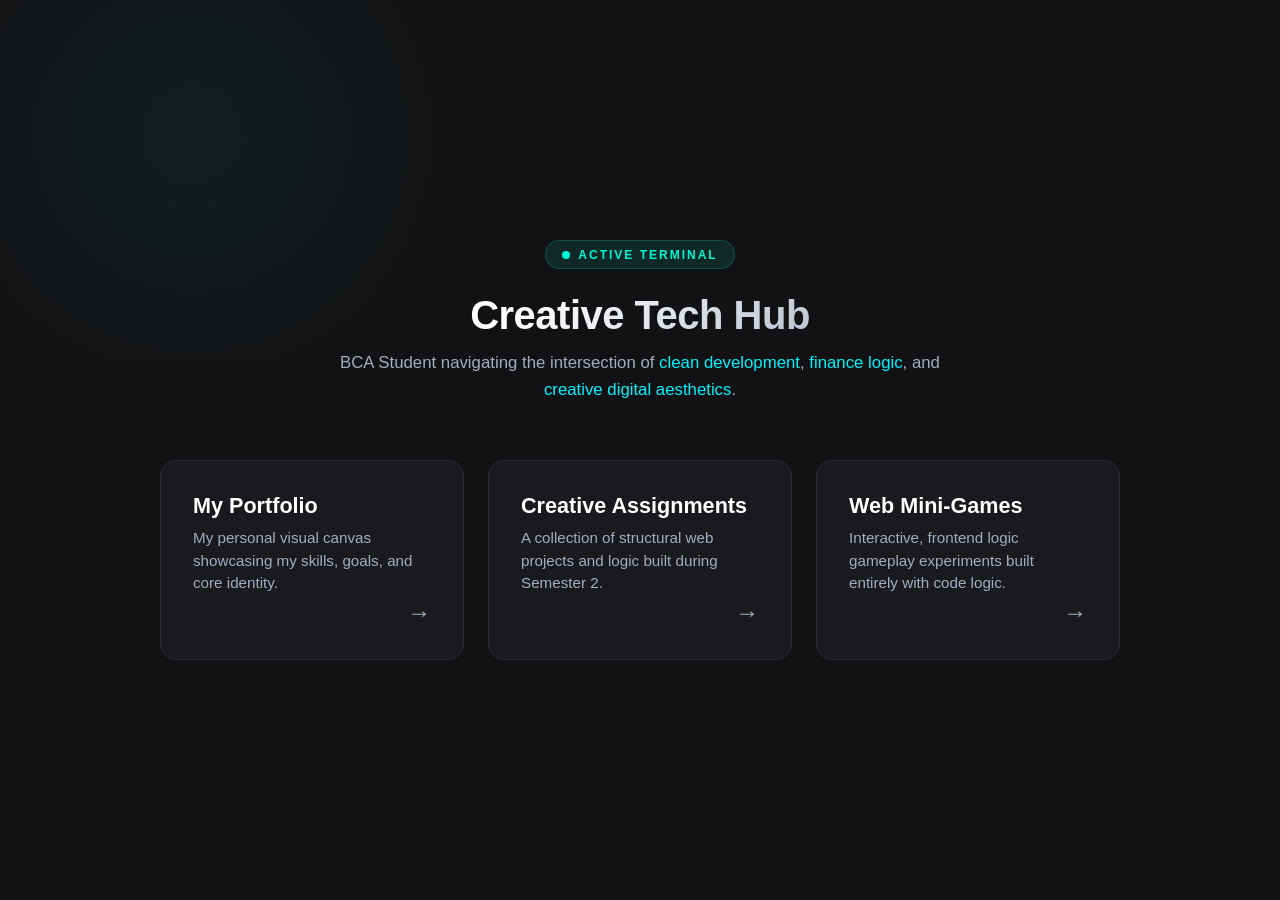
==== index.html @ d10d49d7 "index.html" ====
<!DOCTYPE html>
<html lang="en">
<head>
    <meta charset="UTF-8">
    <meta name="viewport" content="width=device-width, initial-scale=1.0">
    <title>Creative & Tech Hub</title>
    <style>
        /* Base Reset & Variables */
        * {
            margin: 0;
            padding: 0;
            box-sizing: border-box;
            font-family: 'Segoe UI', -apple-system, BlinkMacSystemFont, Roboto, sans-serif;
        }

        :root {
            --bg-color: #121214;
            --card-bg: #1a1a1e;
            --accent-cyan: #00f2fe;
            --accent-mint: #00f5d4;
            --text-main: #ffffff;
            --text-muted: #a0aec0;
            --border-color: #2d2d34;
        }

        body {
            background-color: var(--bg-color);
            color: var(--text-main);
            min-height: 100vh;
            display: flex;
            flex-direction: column;
            align-items: center;
            justify-content: center;
            padding: 2rem;
            overflow-x: hidden;
        }

        /* Ambient background glow */
        body::before {
            content: '';
            position: absolute;
            top: -10%;
            left: -10%;
            width: 50%;
            height: 50%;
            background: radial-gradient(circle, rgba(0, 242, 254, 0.05) 0%, transparent 70%);
            z-index: -1;
        }

        /* Header Section */
        header {
            text-align: center;
            margin-bottom: 3.5rem;
            max-width: 600px;
            position: relative;
        }

        .badge-container {
            display: inline-flex;
            align-items: center;
            gap: 0.5rem;
            background: rgba(0, 245, 212, 0.1);
            border: 1px solid rgba(0, 245, 212, 0.2);
            padding: 0.4rem 1rem;
            border-radius: 20px;
            margin-bottom: 1.5rem;
        }

        .pulse-dot {
            width: 8px;
            height: 8px;
            background-color: var(--accent-mint);
            border-radius: 50%;
            box-shadow: 0 0 0 0 rgba(0, 245, 212, 0.7);
            animation: pulse 1.6s infinite;
        }

        .badge-text {
            font-size: 0.75rem;
            text-transform: uppercase;
            letter-spacing: 2px;
            color: var(--accent-mint);
            font-weight: 600;
        }

        header h1 {
            font-size: 2.5rem;
            font-weight: 700;
            letter-spacing: -0.5px;
            margin-bottom: 0.75rem;
            background: linear-gradient(135deg, var(--text-main) 30%, var(--text-muted));
            -webkit-background-clip: text;
            -webkit-text-fill-color: transparent;
        }

        header p {
            color: var(--text-muted);
            font-size: 1.05rem;
            line-height: 1.6;
        }

        header p span {
            color: var(--accent-cyan);
            font-weight: 500;
        }

        /* Grid Layout */
        .grid-container {
            display: grid;
            grid-template-columns: repeat(auto-fit, minmax(280px, 1fr));
            gap: 1.5rem;
            width: 100%;
            max-width: 960px;
        }

        /* Interactive Cards */
        .card {
            background-color: var(--card-bg);
            border: 1px solid var(--border-color);
            border-radius: 16px;
            padding: 2rem;
            text-decoration: none;
            color: var(--text-main);
            transition: all 0.4s cubic-bezier(0.16, 1, 0.3, 1);
            position: relative;
            overflow: hidden;
            display: flex;
            flex-direction: column;
            justify-content: space-between;
            min-height: 200px;
        }

        /* Card Hover Effects */
        .card:hover {
            transform: translateY(-8px);
            border-color: rgba(0, 242, 254, 0.4);
            box-shadow: 0 12px 30px rgba(0, 0, 0, 0.4), 
                        0 0 20px rgba(0, 242, 254, 0.1);
        }

        /* Hidden gradient overlay that lights up on hover */
        .card::after {
            content: '';
            position: absolute;
            inset: 0;
            background: linear-gradient(135deg, rgba(0, 242, 254, 0.03) 0%, rgba(0, 245, 212, 0.03) 100%);
            opacity: 0;
            transition: opacity 0.4s ease;
        }

        .card:hover::after {
            opacity: 1;
        }

        .card-content h2 {
            font-size: 1.35rem;
            font-weight: 600;
            margin-bottom: 0.5rem;
            transition: color 0.3s ease;
        }

        .card:hover .card-content h2 {
            color: var(--accent-cyan);
        }

        .card-content p {
            color: var(--text-muted);
            font-size: 0.95rem;
            line-height: 1.5;
        }

        .card-arrow {
            font-size: 1.5rem;
            color: var(--text-muted);
            align-self: flex-end;
            transition: transform 0.3s ease, color 0.3s ease;
        }

        .card:hover .card-arrow {
            transform: translateX(4px);
            color: var(--accent-mint);
        }

        /* Keyframe Animations */
        @keyframes pulse {
            0% {
                transform: scale(0.95);
                box-shadow: 0 0 0 0 rgba(0, 245, 212, 0.5);
            }
            70% {
                transform: scale(1);
                box-shadow: 0 0 0 8px rgba(0, 245, 212, 0);
            }
            100% {
                transform: scale(0.95);
                box-shadow: 0 0 0 0 rgba(0, 245, 212, 0);
            }
        }

        /* Responsive adjustments */
        @media (max-width: 600px) {
            body { padding: 1.5rem; }
            header h1 { font-size: 2rem; }
            .grid-container { grid-template-columns: 1fr; }
        }
    </style>
</head>
<body>

    <header>
        <div class="badge-container">
            <div class="pulse-dot"></div>
            <span class="badge-text">Active Terminal</span>
        </div>
        <h1>Creative Tech Hub</h1>
        <p>BCA Student navigating the intersection of <span>clean development</span>, <span>finance logic</span>, and <span>creative digital aesthetics</span>.</p>
    </header>

    <main class="grid-container">

        <a href="Portfolio.html" class="card">
            <div class="card-content">
                <h2>My Portfolio</h2>
                <p>My personal visual canvas showcasing my skills, goals, and core identity.</p>
            </div>
            <div class="card-arrow">→</div>
        </a>

        <a href="assign2.html" class="card">
            <div class="card-content">
                <h2>Creative Assignments</h2>
                <p>A collection of structural web projects and logic built during Semester 2.</p>
            </div>
            <div class="card-arrow">→</div>
        </a>

        <a href="game1.html" class="card">
            <div class="card-content">
                <h2>Web Mini-Games</h2>
                <p>Interactive, frontend logic gameplay experiments built entirely with code logic.</p>
            </div>
            <div class="card-arrow">→</div>
        </a>

    </main>

</body>
</html>
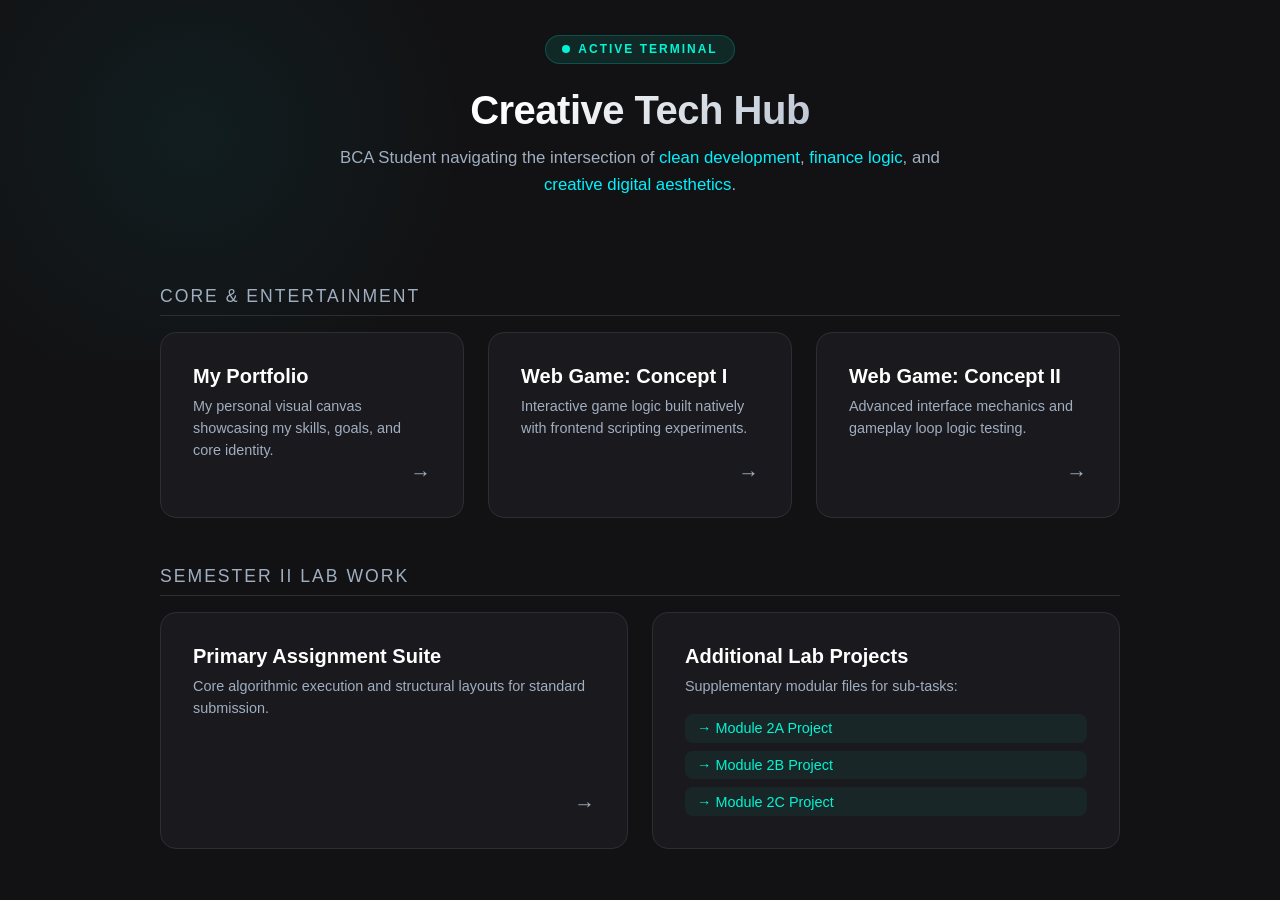
==== commit 42de4a60: "index.html" ====
--- a/index.html
+++ b/index.html
@@ -35,7 +35,6 @@
             overflow-x: hidden;
         }
 
-        /* Ambient background glow */
         body::before {
             content: '';
             position: absolute;
@@ -104,6 +103,19 @@
             font-weight: 500;
         }
 
+        /* Section Headings */
+        .section-title {
+            width: 100%;
+            max-width: 960px;
+            font-size: 1.1rem;
+            text-transform: uppercase;
+            letter-spacing: 2px;
+            color: var(--text-muted);
+            margin: 2rem 0 1rem 0;
+            padding-bottom: 0.5rem;
+            border-bottom: 1px solid var(--border-color);
+        }
+
         /* Grid Layout */
         .grid-container {
             display: grid;
@@ -111,6 +123,7 @@
             gap: 1.5rem;
             width: 100%;
             max-width: 960px;
+            margin-bottom: 1rem;
         }
 
         /* Interactive Cards */
@@ -127,23 +140,21 @@
             display: flex;
             flex-direction: column;
             justify-content: space-between;
-            min-height: 200px;
-        }
-
-        /* Card Hover Effects */
+            min-height: 180px;
+        }
+
         .card:hover {
-            transform: translateY(-8px);
+            transform: translateY(-5px);
             border-color: rgba(0, 242, 254, 0.4);
             box-shadow: 0 12px 30px rgba(0, 0, 0, 0.4), 
-                        0 0 20px rgba(0, 242, 254, 0.1);
-        }
-
-        /* Hidden gradient overlay that lights up on hover */
+                        0 0 20px rgba(0, 242, 254, 0.05);
+        }
+
         .card::after {
             content: '';
             position: absolute;
             inset: 0;
-            background: linear-gradient(135deg, rgba(0, 242, 254, 0.03) 0%, rgba(0, 245, 212, 0.03) 100%);
+            background: linear-gradient(135deg, rgba(0, 242, 254, 0.02) 0%, rgba(0, 245, 212, 0.02) 100%);
             opacity: 0;
             transition: opacity 0.4s ease;
         }
@@ -153,7 +164,7 @@
         }
 
         .card-content h2 {
-            font-size: 1.35rem;
+            font-size: 1.25rem;
             font-weight: 600;
             margin-bottom: 0.5rem;
             transition: color 0.3s ease;
@@ -165,12 +176,38 @@
 
         .card-content p {
             color: var(--text-muted);
-            font-size: 0.95rem;
+            font-size: 0.9rem;
             line-height: 1.5;
         }
 
+        /* Sub-links layout inside the Assignment Card */
+        .links-list {
+            margin-top: 1rem;
+            display: flex;
+            flex-direction: column;
+            gap: 0.5rem;
+            position: relative;
+            z-index: 2;
+        }
+
+        .sub-link {
+            display: block;
+            color: var(--accent-mint);
+            text-decoration: none;
+            font-size: 0.9rem;
+            padding: 0.4rem 0.75rem;
+            background: rgba(0, 245, 212, 0.05);
+            border-radius: 8px;
+            transition: background 0.2s, transform 0.2s;
+        }
+
+        .sub-link:hover {
+            background: rgba(0, 245, 212, 0.15);
+            transform: translateX(3px);
+        }
+
         .card-arrow {
-            font-size: 1.5rem;
+            font-size: 1.3rem;
             color: var(--text-muted);
             align-self: flex-end;
             transition: transform 0.3s ease, color 0.3s ease;
@@ -181,23 +218,12 @@
             color: var(--accent-mint);
         }
 
-        /* Keyframe Animations */
         @keyframes pulse {
-            0% {
-                transform: scale(0.95);
-                box-shadow: 0 0 0 0 rgba(0, 245, 212, 0.5);
-            }
-            70% {
-                transform: scale(1);
-                box-shadow: 0 0 0 8px rgba(0, 245, 212, 0);
-            }
-            100% {
-                transform: scale(0.95);
-                box-shadow: 0 0 0 0 rgba(0, 245, 212, 0);
-            }
-        }
-
-        /* Responsive adjustments */
+            0% { transform: scale(0.95); box-shadow: 0 0 0 0 rgba(0, 245, 212, 0.5); }
+            70% { transform: scale(1); box-shadow: 0 0 0 8px rgba(0, 245, 212, 0); }
+            100% { transform: scale(0.95); box-shadow: 0 0 0 0 rgba(0, 245, 212, 0); }
+        }
+
         @media (max-width: 600px) {
             body { padding: 1.5rem; }
             header h1 { font-size: 2rem; }
@@ -216,8 +242,8 @@
         <p>BCA Student navigating the intersection of <span>clean development</span>, <span>finance logic</span>, and <span>creative digital aesthetics</span>.</p>
     </header>
 
+    <div class="section-title">Core & Entertainment</div>
     <main class="grid-container">
-
         <a href="Portfolio.html" class="card">
             <div class="card-content">
                 <h2>My Portfolio</h2>
@@ -226,22 +252,44 @@
             <div class="card-arrow">→</div>
         </a>
 
+        <a href="game1.html" class="card">
+            <div class="card-content">
+                <h2>Web Game: Concept I</h2>
+                <p>Interactive game logic built natively with frontend scripting experiments.</p>
+            </div>
+            <div class="card-arrow">→</div>
+        </a>
+
+        <a href="game2.html" class="card">
+            <div class="card-content">
+                <h2>Web Game: Concept II</h2>
+                <p>Advanced interface mechanics and gameplay loop logic testing.</p>
+            </div>
+            <div class="card-arrow">→</div>
+        </a>
+    </main>
+
+    <div class="section-title">Semester II Lab Work</div>
+    <main class="grid-container">
         <a href="assign2.html" class="card">
             <div class="card-content">
-                <h2>Creative Assignments</h2>
-                <p>A collection of structural web projects and logic built during Semester 2.</p>
-            </div>
-            <div class="card-arrow">→</div>
-        </a>
-
-        <a href="game1.html" class="card">
-            <div class="card-content">
-                <h2>Web Mini-Games</h2>
-                <p>Interactive, frontend logic gameplay experiments built entirely with code logic.</p>
-            </div>
-            <div class="card-arrow">→</div>
-        </a>
-
+                <h2>Primary Assignment Suite</h2>
+                <p>Core algorithmic execution and structural layouts for standard submission.</p>
+            </div>
+            <div class="card-arrow">→</div>
+        </a>
+
+        <div class="card" style="cursor: default;">
+            <div class="card-content" style="width: 100%;">
+                <h2>Additional Lab Projects</h2>
+                <p style="margin-bottom: 0.75rem;">Supplementary modular files for sub-tasks:</p>
+                <div class="links-list">
+                    <a class="sub-link" href="assign2a.html">→ Module 2A Project</a>
+                    <a class="sub-link" href="assign2b.html">→ Module 2B Project</a>
+                    <a class="sub-link" href="assign2c.html">→ Module 2C Project</a>
+                </div>
+            </div>
+        </div>
     </main>
 
 </body>
